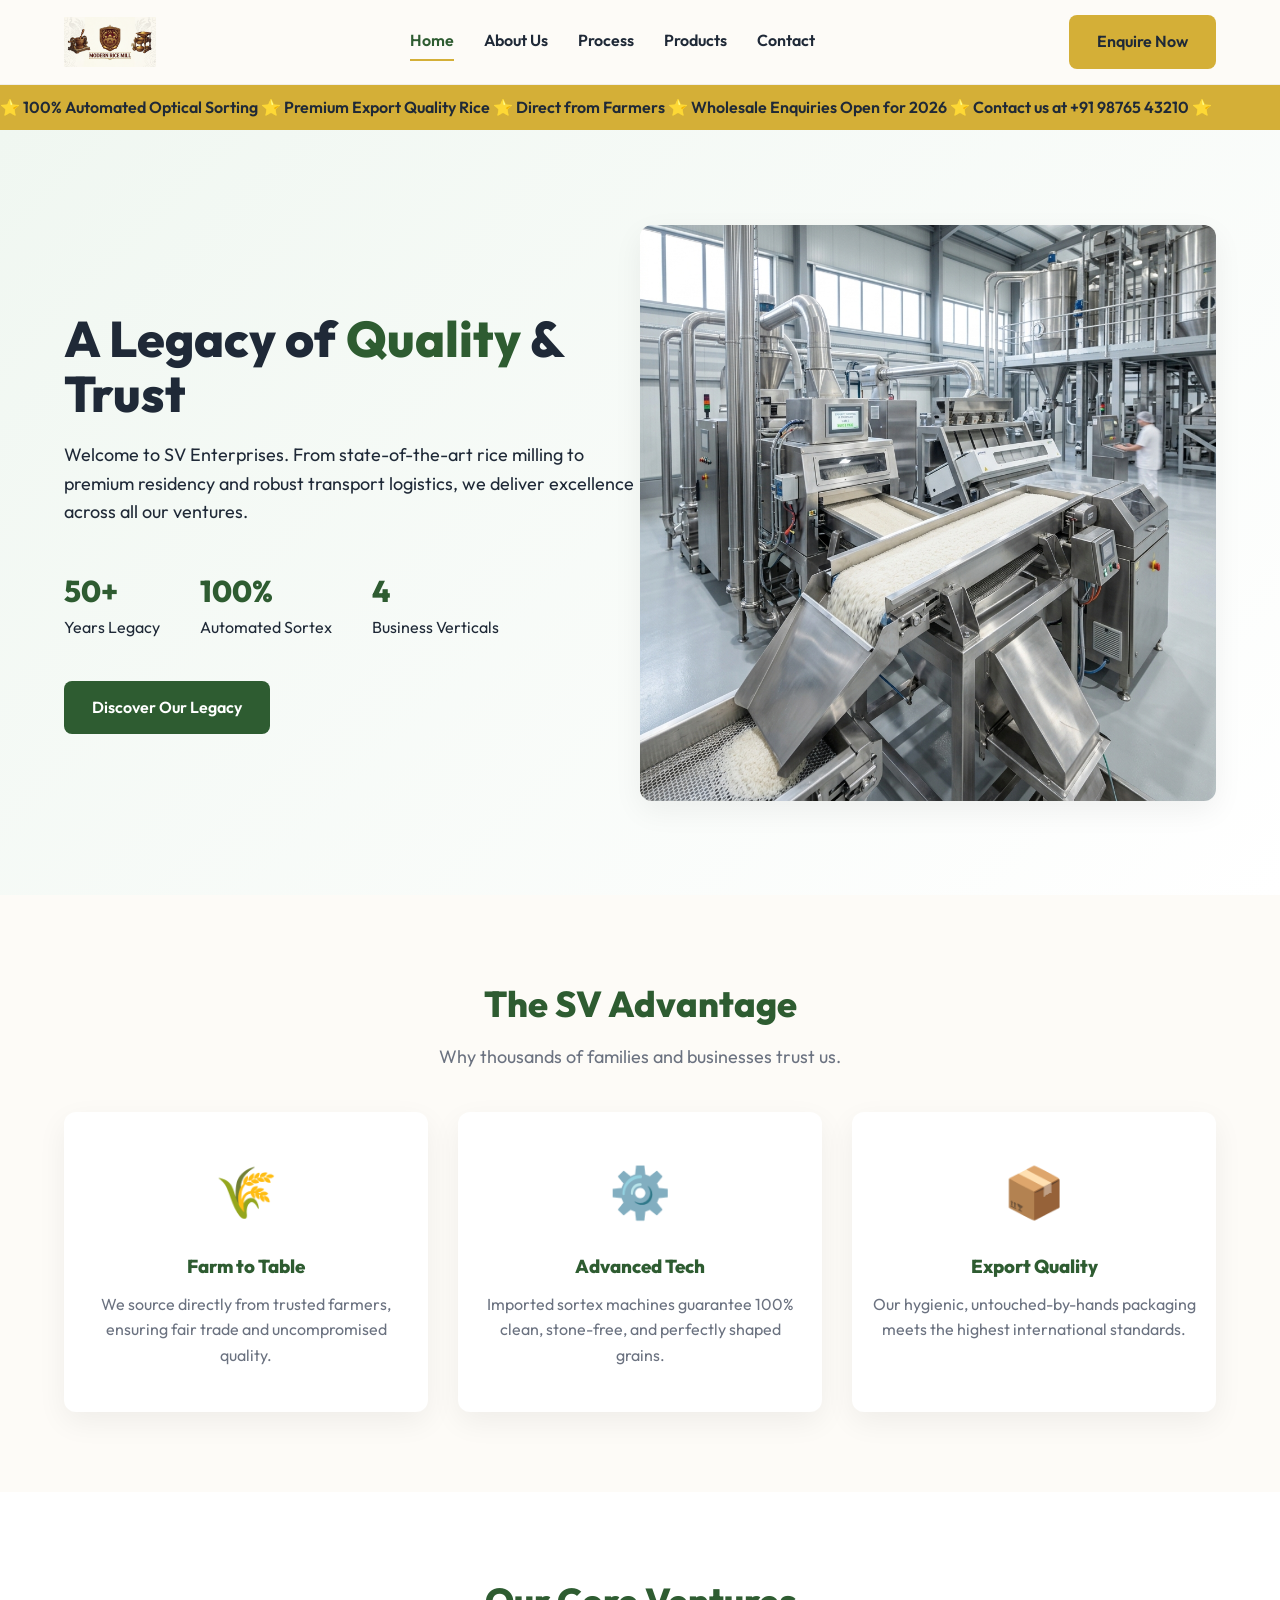
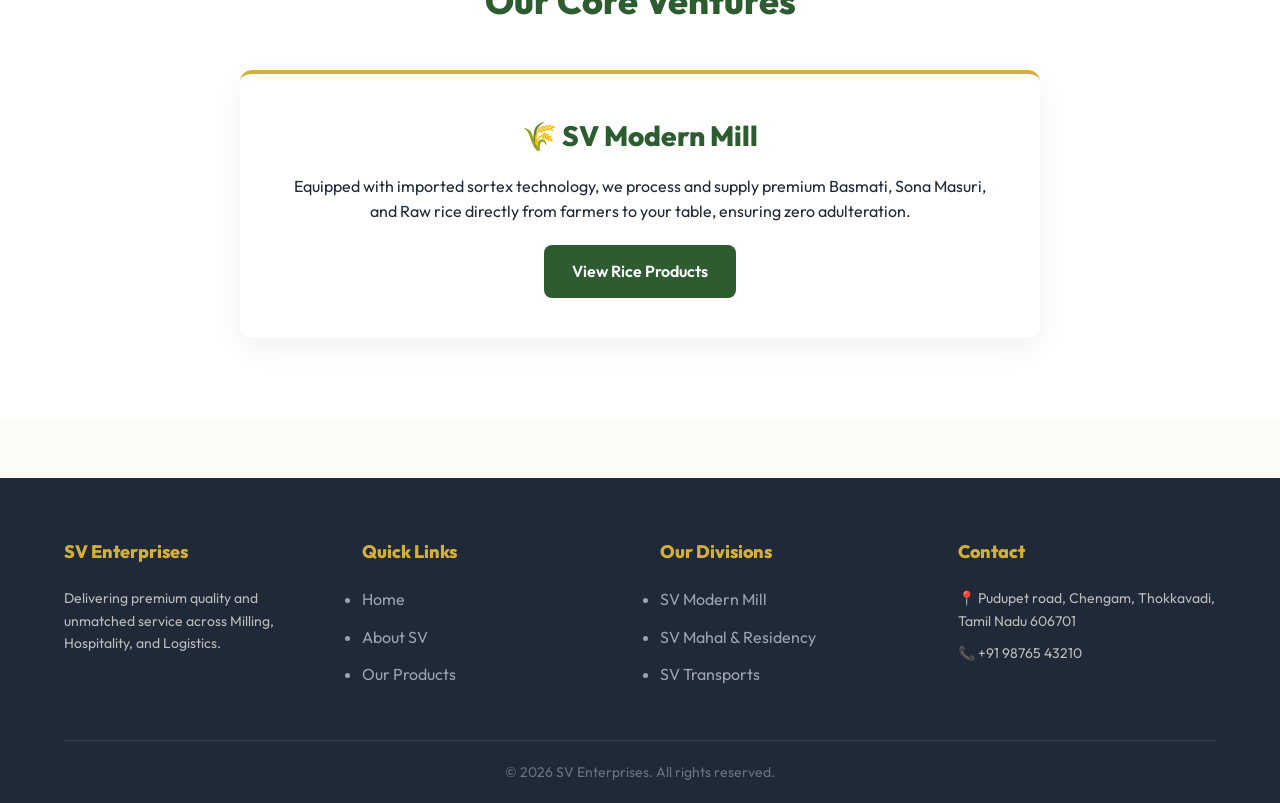
==== index.html @ 2480a5a7 "Add SV-Mill website source code and assets" ====
<!DOCTYPE html>
<html lang="en">
<head>
    <meta charset="UTF-8">
    <meta name="viewport" content="width=device-width, initial-scale=1.0">
    <title>SV Enterprises - Modern Mill</title>
    <link rel="stylesheet" href="style.css">
    <link href="https://fonts.googleapis.com/css2?family=Outfit:wght@300;400;600;800&display=swap" rel="stylesheet">
</head>
<body>
    <header class="navbar">
        <a href="index.html" class="logo">
            <img src="./images/logo.png" alt="SV Enterprises" class="logo-img">
        </a>
        <nav class="nav-links">
            <a href="index.html">Home</a>
            <a href="about.html">About Us</a>
            <a href="process.html">Process</a>
            <a href="products.html">Products</a>
            <a href="contact.html">Contact</a>
        </nav>
        <div class="nav-actions"><a href="contact.html" class="btn btn-secondary">Enquire Now</a></div>
    </header>

    <div class="marquee-container">
        <div class="marquee-content">
            ⭐ 100% Automated Optical Sorting ⭐ Premium Export Quality Rice ⭐ Direct from Farmers ⭐ Wholesale Enquiries Open for 2026 ⭐ Contact us at +91 98765 43210 ⭐
        </div>
    </div>

    <section class="hero">
        <div class="hero-content animate-on-scroll">
            <h1 style="font-size: 50px;">A Legacy of <span>Quality</span> & Trust</h1>
            <p style="font-size: 18px; margin-top: 15px;">Welcome to SV Enterprises. From state-of-the-art rice milling to premium residency and robust transport logistics, we deliver excellence across all our ventures.</p>
            <div class="hero-stats">
                <div><h3 style="font-size: 30px;"><span class="counter" data-target="50">0</span>+</h3><p>Years Legacy</p></div>
                <div><h3 style="font-size: 30px;"><span class="counter" data-target="100">0</span>%</h3><p>Automated Sortex</p></div>
                <div><h3 style="font-size: 30px;"><span class="counter" data-target="4">0</span></h3><p>Business Verticals</p></div>
            </div>
            <a href="about.html" class="btn btn-primary">Discover Our Legacy</a>
        </div>
        <div class="hero-image animate-on-scroll">
            <img src="./images/about-us.jpg" alt="SV Enterprises Facilities">
        </div>
    </section>

    <section class="features-section">
        <div class="section-header center animate-on-scroll">
            <div>
                <h2>The SV Advantage</h2>
                <p style="color: var(--text-muted); margin-top: 10px; font-size: 18px;">Why thousands of families and businesses trust us.</p>
            </div>
        </div>
        <div class="interactive-grid">
            <div class="feature-box animate-on-scroll">
                <div class="icon">🌾</div>
                <h3>Farm to Table</h3>
                <p style="margin-top: 10px; color: var(--text-muted);">We source directly from trusted farmers, ensuring fair trade and uncompromised quality.</p>
            </div>
            <div class="feature-box animate-on-scroll">
                <div class="icon">⚙️</div>
                <h3>Advanced Tech</h3>
                <p style="margin-top: 10px; color: var(--text-muted);">Imported sortex machines guarantee 100% clean, stone-free, and perfectly shaped grains.</p>
            </div>
            <div class="feature-box animate-on-scroll">
                <div class="icon">📦</div>
                <h3>Export Quality</h3>
                <p style="margin-top: 10px; color: var(--text-muted);">Our hygienic, untouched-by-hands packaging meets the highest international standards.</p>
            </div>
        </div>
    </section>

    <section style="background: var(--white);">
        <div class="section-header center animate-on-scroll">
            <h2>Our Core Ventures</h2>
        </div>
        <div style="display: grid; grid-template-columns: 1fr; max-width: 800px; margin: 0 auto;">
            <div class="card-featured animate-on-scroll" style="text-align: center;">
                <h3 style="font-size: 28px; margin-bottom: 15px;">🌾 SV Modern Mill</h3>
                <p>Equipped with imported sortex technology, we process and supply premium Basmati, Sona Masuri, and Raw rice directly from farmers to your table, ensuring zero adulteration.</p>
                <a href="products.html" class="btn btn-primary" style="margin-top: 20px;">View Rice Products</a>
            </div>
        </div>
    </section>

    <footer>
        <div class="footer-container">
            <div>
                <h3>SV Enterprises</h3>
                <p style="color: #bbb; font-size: 14px;">Delivering premium quality and unmatched service across Milling, Hospitality, and Logistics.</p>
            </div>
            <div class="footer-links">
                <h3>Quick Links</h3>
                <ul>
                    <li><a href="index.html">Home</a></li>
                    <li><a href="about.html">About SV</a></li>
                    <li><a href="products.html">Our Products</a></li>
                </ul>
            </div>
            <div class="footer-links">
                <h3>Our Divisions</h3>
                <ul>
                    <li>SV Modern Mill</li>
                    <li>SV Mahal & Residency</li>
                    <li>SV Transports</li>
                </ul>
            </div>
            <div>
                <h3>Contact</h3>
                <p style="color: #bbb; font-size: 14px; margin-bottom: 10px;">📍 Pudupet road, Chengam, Thokkavadi, Tamil Nadu 606701</p>
                <p style="color: #bbb; font-size: 14px;">📞 +91 98765 43210</p>
            </div>
        </div>
        <div class="footer-bottom">
            <p>&copy; 2026 SV Enterprises. All rights reserved.</p>
        </div>
    </footer>
    <script src="main.js"></script>
</body>
</html>
---- style.css ----
:root {
    --primary-color: #2E5C31; /* Earthy Green */
    --primary-hover: #1A3C1C;
    --secondary-color: #D4AF37; /* Gold */
    --bg-color: #FDFBF7; /* Warm White */
    --text-dark: #1F2937;
    --text-muted: #6B7280;
    --white: #FFFFFF;
    --border-color: #E5E7EB;
    --shadow: 0 10px 30px rgba(0,0,0,0.06);
    --border-radius: 12px;
    --transition: all 0.3s ease;
}

* { margin: 0; padding: 0; box-sizing: border-box; }
body { font-family: 'Outfit', sans-serif; background-color: var(--bg-color); color: var(--text-dark); line-height: 1.6; overflow-x: hidden; }
h1, h2, h3 { font-weight: 800; color: var(--primary-color); }
a { text-decoration: none; color: inherit; transition: var(--transition); }

/* Buttons */
.btn {
    padding: 14px 28px;
    border-radius: 8px;
    font-weight: 600;
    cursor: pointer;
    border: none;
    transition: var(--transition);
    display: inline-flex;
    align-items: center;
    justify-content: center;
    gap: 8px;
    position: relative;
    overflow: hidden;
}
.btn::after {
    content: ''; position: absolute; top: 50%; left: 50%; width: 0; height: 0;
    background: rgba(255, 255, 255, 0.2); border-radius: 50%; transform: translate(-50%, -50%);
    transition: width 0.6s ease, height 0.6s ease;
}
.btn:hover::after { width: 300px; height: 300px; }
.btn-primary { background: var(--primary-color); color: var(--white); }
.btn-primary:hover { background: var(--primary-hover); transform: translateY(-2px); }
.btn-secondary { background: var(--secondary-color); color: var(--text-dark); }
.btn-whatsapp { background: #25D366; color: white; width: 100%; }
.btn-whatsapp:hover { background: #128C7E; }

/* Navbar - Glassmorphism */
.navbar {
    display: flex; justify-content: space-between; align-items: center;
    padding: 15px 5%; position: sticky; top: 0; z-index: 100;
    background: rgba(253, 251, 247, 0.85);
    backdrop-filter: blur(10px); -webkit-backdrop-filter: blur(10px);
    border-bottom: 1px solid rgba(0,0,0,0.05);
}
.logo { display: flex; align-items: center; font-size: 24px; font-weight: 800; color: var(--primary-color); }
.logo-img { height: 50px; width: auto; object-fit: contain; }
.nav-links { display: flex; gap: 30px; }
.nav-links a { font-weight: 600; color: var(--text-dark); padding: 5px 0; }
.nav-links a:hover, .nav-links a.active { color: var(--primary-color); border-bottom: 2px solid var(--secondary-color); }

/* Common Layouts */
section { padding: 80px 5%; }
.section-header { display: flex; justify-content: space-between; align-items: center; margin-bottom: 40px; }
.section-header.center { justify-content: center; text-align: center; }
.section-header h2 { font-size: 36px; }

/* Hero */
.hero { display: flex; align-items: center; min-height: 85vh; background: linear-gradient(135deg, #f0f7f1 0%, #ffffff 100%); position: relative; }
.hero-content { flex: 1; max-width: 600px; z-index: 2; }
.hero h1 { font-size: 64px; line-height: 1.1; margin: 20px 0; color: var(--text-dark); }
.hero h1 span { color: var(--primary-color); }
.hero-stats { display: flex; gap: 40px; margin: 40px 0; }
.hero-image { flex: 1; position: relative; display: flex; justify-content: center; z-index: 1; }
.hero-image img { max-width: 100%; border-radius: var(--border-radius); box-shadow: var(--shadow); }

/* Subpage Hero */
.page-hero {
    min-height: 35vh;
    display: flex;
    flex-direction: column;
    justify-content: center;
    align-items: center;
    text-align: center;
    background: var(--primary-color);
    color: var(--white);
    padding: 60px 5%;
}
.page-hero h1 { font-size: 48px; color: var(--white); margin-bottom: 10px; }
.page-hero h1 span { color: var(--secondary-color); }
.page-hero p { font-size: 18px; max-width: 700px; margin: 0 auto; color: #e5e7eb; line-height: 1.6; }

/* Product Grid & Filters */
.filters { display: flex; gap: 15px; margin-bottom: 30px; justify-content: center; flex-wrap: wrap; }
.filter-btn { padding: 8px 20px; border-radius: 20px; border: 1px solid var(--border-color); background: var(--white); cursor: pointer; transition: var(--transition); font-weight: 600; }
.filter-btn:hover, .filter-btn.active { background: var(--primary-color); color: var(--white); border-color: var(--primary-color); }

.product-grid { display: grid; grid-template-columns: repeat(auto-fill, minmax(280px, 1fr)); gap: 30px; }
.product-card { background: var(--white); border-radius: var(--border-radius); padding: 20px; box-shadow: var(--shadow); border: 1px solid var(--border-color); transition: var(--transition); }
.product-card:hover { transform: translateY(-8px); box-shadow: 0 20px 40px rgba(0,0,0,0.08); border-color: var(--secondary-color); }
.product-img { width: 100%; height: 250px; object-fit: cover; border-radius: 8px; margin-bottom: 20px; background: #f4f4f4; }
.product-category { font-size: 12px; color: var(--secondary-color); text-transform: uppercase; font-weight: 800; letter-spacing: 1px; }
.product-title { font-size: 18px; margin: 8px 0; color: var(--text-dark); }
.product-price { font-size: 22px; font-weight: 800; color: var(--primary-color); margin-bottom: 20px; }

/* Marquee */
.marquee-container {
    background: var(--secondary-color);
    color: var(--text-dark);
    padding: 10px 0;
    overflow: hidden;
    white-space: nowrap;
    font-weight: 600;
}
.marquee-content {
    display: inline-block;
    animation: marquee 20s linear infinite;
}
@keyframes marquee {
    0% { transform: translateX(100vw); }
    100% { transform: translateX(-100%); }
}

/* Interactive Grid */
.interactive-grid {
    display: grid;
    grid-template-columns: repeat(auto-fit, minmax(250px, 1fr));
    gap: 30px;
}
.feature-box {
    background: var(--white);
    padding: 40px 20px;
    border-radius: var(--border-radius);
    text-align: center;
    box-shadow: var(--shadow);
    border-bottom: 4px solid transparent;
    transition: all 0.4s ease;
    cursor: default;
}
.feature-box:hover {
    transform: translateY(-10px);
    border-bottom: 4px solid var(--primary-color);
    box-shadow: 0 20px 40px rgba(0,0,0,0.1);
}
.feature-box .icon {
    font-size: 50px;
    margin-bottom: 20px;
    transition: transform 0.4s ease;
}
.feature-box:hover .icon {
    transform: scale(1.2) rotate(5deg);
}

/* Magazine/Grid Layouts */
.grid-2 { display: grid; grid-template-columns: 1fr 1fr; gap: 60px; align-items: center; }
.card-featured { background: var(--white); padding: 40px; border-radius: var(--border-radius); box-shadow: var(--shadow); border-top: 4px solid var(--secondary-color); }

/* Process Timeline */
.timeline { position: relative; max-width: 800px; margin: 0 auto; }
.timeline::after { content: ''; position: absolute; width: 4px; background: var(--border-color); top: 0; bottom: 0; left: 50%; margin-left: -2px; }
.timeline-item { padding: 10px 40px; position: relative; width: 50%; }
.timeline-item::after { content: ''; position: absolute; width: 20px; height: 20px; background: var(--secondary-color); border: 4px solid var(--white); border-radius: 50%; top: 15px; right: -14px; z-index: 1; }
.left { left: 0; text-align: right; }
.right { left: 50%; }
.right::after { left: -14px; }
.timeline-content { padding: 20px; background: var(--white); border-radius: var(--border-radius); box-shadow: var(--shadow); border-left: 4px solid var(--primary-color); }

/* Forms & Contact */
.contact-container { display: grid; grid-template-columns: 1fr 1.5fr; gap: 60px; }
.form-control { width: 100%; padding: 15px; margin-bottom: 20px; border: 1px solid var(--border-color); border-radius: 8px; font-family: inherit; font-size: 16px; background: var(--bg-color); }
.form-control:focus { outline: none; border-color: var(--primary-color); background: var(--white); }

/* Footer */
footer { background: #1F2937; color: white; padding: 60px 5% 20px; margin-top: 60px; }
.footer-container { display: grid; grid-template-columns: repeat(auto-fit, minmax(220px, 1fr)); gap: 40px; margin-bottom: 40px; }
.footer-container h3 { color: var(--secondary-color); font-size: 18px; margin-bottom: 20px; }
.footer-links li { margin-bottom: 12px; color: #9CA3AF; }
.footer-links a:hover { color: var(--secondary-color); padding-left: 5px; }
.footer-bottom { text-align: center; border-top: 1px solid #374151; padding-top: 20px; color: #6B7280; font-size: 14px; }

/* Utilities */
.animate-on-scroll { opacity: 0; transform: translateY(30px); transition: opacity 0.8s ease-out, transform 0.8s ease-out; }
.animate-on-scroll.visible { opacity: 1; transform: translateY(0); }

@media (max-width: 768px) {
    .grid-2, .contact-container, .hero { grid-template-columns: 1fr; flex-direction: column; }
    .timeline::after { left: 31px; }
    .timeline-item { width: 100%; padding-left: 70px; padding-right: 25px; text-align: left; }
    .left::after, .right::after { left: 21px; }
    .right { left: 0; }
}
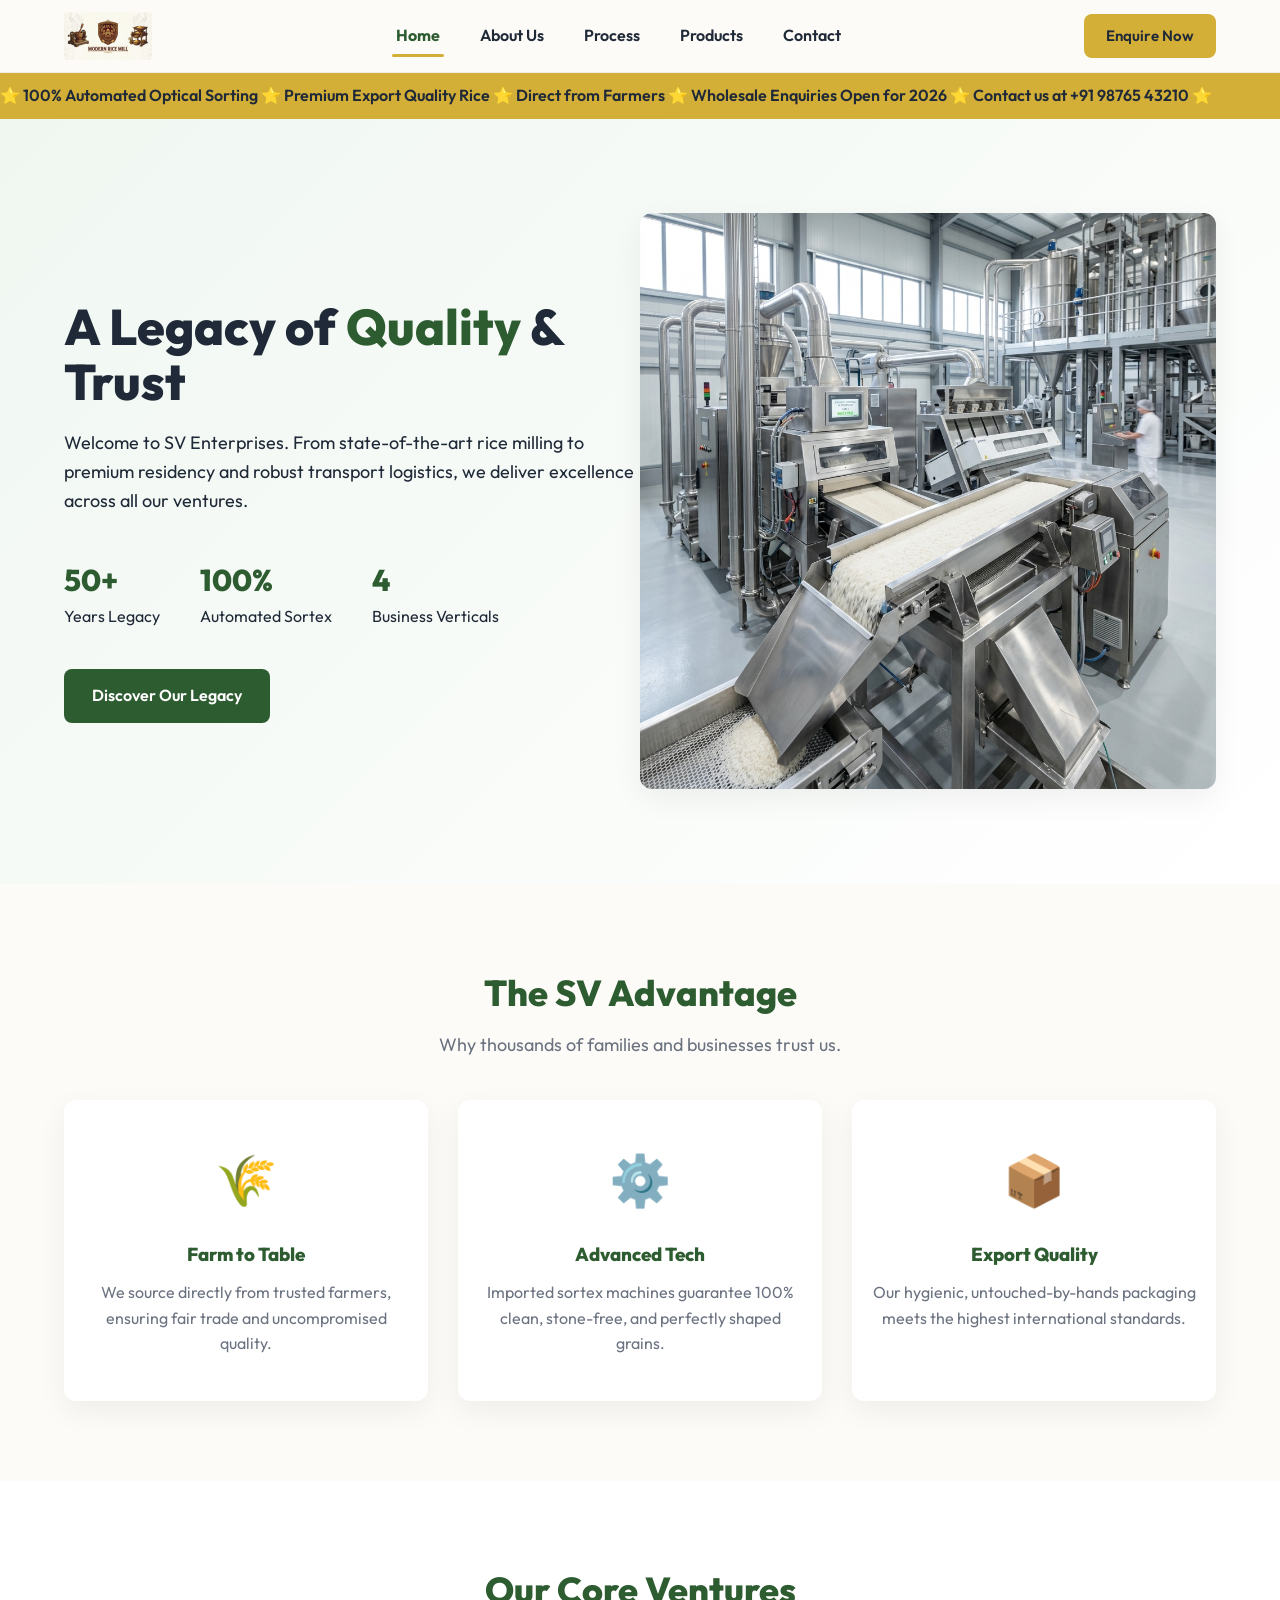
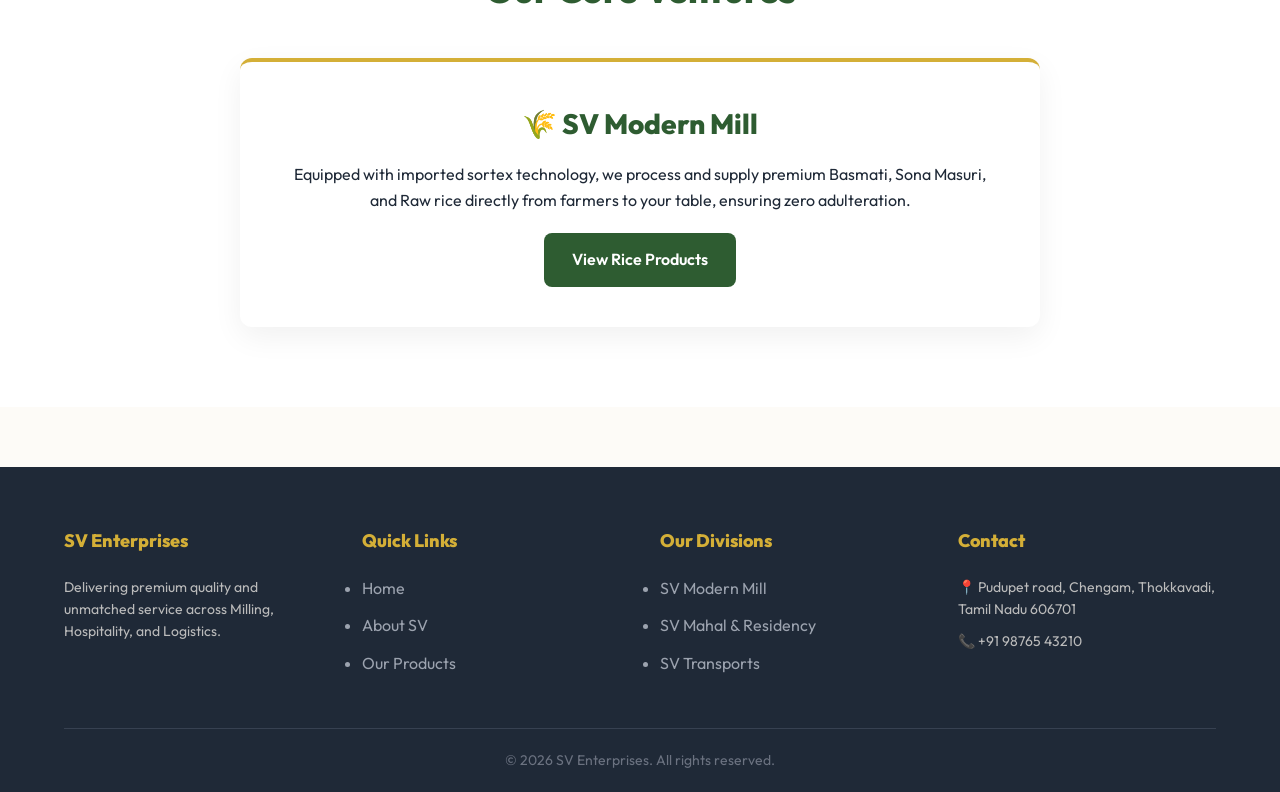
==== commit 8c11ed01: "Make navigation bar fully responsive from mobile to desktop" ====
--- a/index.html
+++ b/index.html
@@ -8,18 +8,48 @@
     <link href="https://fonts.googleapis.com/css2?family=Outfit:wght@300;400;600;800&display=swap" rel="stylesheet">
 </head>
 <body>
-    <header class="navbar">
-        <a href="index.html" class="logo">
-            <img src="./images/logo.png" alt="SV Enterprises" class="logo-img">
-        </a>
-        <nav class="nav-links">
-            <a href="index.html">Home</a>
-            <a href="about.html">About Us</a>
-            <a href="process.html">Process</a>
-            <a href="products.html">Products</a>
-            <a href="contact.html">Contact</a>
-        </nav>
-        <div class="nav-actions"><a href="contact.html" class="btn btn-secondary">Enquire Now</a></div>
+    <header class="navbar" id="site-navbar">
+        <div class="nav-container">
+            <a href="index.html" class="logo" aria-label="SV Enterprises Home">
+                <img src="./images/logo.png" alt="SV Enterprises" class="logo-img">
+            </a>
+
+            <div class="nav-menu-wrapper" id="nav-menu-wrapper">
+                <div class="nav-menu-header">
+                    <div class="nav-drawer-brand">
+                        <img src="./images/logo.png" alt="SV Enterprises" class="drawer-logo-img">
+                        <span class="drawer-brand-title">SV Enterprises</span>
+                    </div>
+                    <button class="menu-close-btn" id="menu-close-btn" aria-label="Close navigation menu">&times;</button>
+                </div>
+                <nav class="nav-links" id="primary-navigation" aria-label="Primary Navigation">
+                    <a href="index.html">Home</a>
+                    <a href="about.html">About Us</a>
+                    <a href="process.html">Process</a>
+                    <a href="products.html">Products</a>
+                    <a href="contact.html">Contact</a>
+                </nav>
+                <div class="nav-mobile-footer">
+                    <div class="nav-mobile-contact">
+                        <a href="tel:+919876543210" class="mobile-contact-link">
+                            <span>📞</span> +91 98765 43210
+                        </a>
+                        <p class="mobile-contact-loc">📍 Thokkavadi, Tamil Nadu</p>
+                    </div>
+                    <a href="contact.html" class="btn btn-secondary mobile-cta-btn">Enquire Now</a>
+                </div>
+            </div>
+
+            <div class="nav-actions">
+                <a href="contact.html" class="btn btn-secondary nav-btn-desktop">Enquire Now</a>
+                <button class="menu-toggle" id="menu-toggle" aria-label="Toggle navigation menu" aria-expanded="false" aria-controls="nav-menu-wrapper">
+                    <span class="hamburger-line"></span>
+                    <span class="hamburger-line"></span>
+                    <span class="hamburger-line"></span>
+                </button>
+            </div>
+        </div>
+        <div class="nav-backdrop" id="nav-backdrop" aria-hidden="true"></div>
     </header>
 
     <div class="marquee-container">
--- a/style.css
+++ b/style.css
@@ -44,19 +44,395 @@
 .btn-whatsapp { background: #25D366; color: white; width: 100%; }
 .btn-whatsapp:hover { background: #128C7E; }
 
-/* Navbar - Glassmorphism */
+/* Navbar & Navigation (Responsive Mobile to Desktop) */
 .navbar {
-    display: flex; justify-content: space-between; align-items: center;
-    padding: 15px 5%; position: sticky; top: 0; z-index: 100;
-    background: rgba(253, 251, 247, 0.85);
-    backdrop-filter: blur(10px); -webkit-backdrop-filter: blur(10px);
-    border-bottom: 1px solid rgba(0,0,0,0.05);
-}
-.logo { display: flex; align-items: center; font-size: 24px; font-weight: 800; color: var(--primary-color); }
-.logo-img { height: 50px; width: auto; object-fit: contain; }
-.nav-links { display: flex; gap: 30px; }
-.nav-links a { font-weight: 600; color: var(--text-dark); padding: 5px 0; }
-.nav-links a:hover, .nav-links a.active { color: var(--primary-color); border-bottom: 2px solid var(--secondary-color); }
+    position: sticky;
+    top: 0;
+    left: 0;
+    right: 0;
+    z-index: 1000;
+    background: rgba(253, 251, 247, 0.92);
+    backdrop-filter: blur(14px);
+    -webkit-backdrop-filter: blur(14px);
+    border-bottom: 1px solid rgba(0, 0, 0, 0.06);
+    transition: background 0.3s ease, box-shadow 0.3s ease, padding 0.3s ease;
+}
+
+.navbar.scrolled {
+    background: rgba(253, 251, 247, 0.98);
+    box-shadow: 0 4px 24px rgba(0, 0, 0, 0.08);
+}
+
+.nav-container {
+    max-width: 1280px;
+    margin: 0 auto;
+    padding: 12px 5%;
+    display: flex;
+    justify-content: space-between;
+    align-items: center;
+    gap: 20px;
+}
+
+/* Brand Logo */
+.logo {
+    display: inline-flex;
+    align-items: center;
+    text-decoration: none;
+    flex-shrink: 0;
+}
+
+.logo-img {
+    height: 48px;
+    width: auto;
+    object-fit: contain;
+    transition: transform 0.25s ease;
+}
+
+.logo:hover .logo-img {
+    transform: scale(1.03);
+}
+
+/* Desktop Navigation Menu */
+.nav-menu-wrapper {
+    display: flex;
+    align-items: center;
+}
+
+.nav-links {
+    display: flex;
+    align-items: center;
+    gap: clamp(16px, 2.5vw, 32px);
+    list-style: none;
+    margin: 0;
+    padding: 0;
+}
+
+.nav-links a {
+    position: relative;
+    font-weight: 600;
+    font-size: 16px;
+    color: var(--text-dark);
+    padding: 8px 4px;
+    text-decoration: none;
+    transition: color 0.25s ease;
+}
+
+.nav-links a::after {
+    content: '';
+    position: absolute;
+    bottom: 0;
+    left: 0;
+    width: 100%;
+    height: 2.5px;
+    background: var(--secondary-color);
+    border-radius: 2px;
+    transform: scaleX(0);
+    transform-origin: right;
+    transition: transform 0.28s cubic-bezier(0.65, 0, 0.35, 1);
+}
+
+.nav-links a:hover {
+    color: var(--primary-color);
+}
+
+.nav-links a:hover::after,
+.nav-links a.active::after {
+    transform: scaleX(1);
+    transform-origin: left;
+}
+
+.nav-links a.active {
+    color: var(--primary-color);
+    font-weight: 700;
+}
+
+/* Nav Actions & Buttons */
+.nav-actions {
+    display: flex;
+    align-items: center;
+    gap: 12px;
+}
+
+.nav-btn-desktop {
+    padding: 10px 22px;
+    font-size: 15px;
+}
+
+/* Mobile Drawer specific elements (hidden by default on desktop) */
+.menu-toggle {
+    display: none;
+    flex-direction: column;
+    justify-content: center;
+    align-items: center;
+    gap: 5px;
+    width: 44px;
+    height: 44px;
+    padding: 0;
+    border: 1px solid var(--border-color);
+    border-radius: 8px;
+    background: var(--white);
+    cursor: pointer;
+    transition: background 0.2s ease, border-color 0.2s ease;
+}
+
+.menu-toggle:hover {
+    border-color: var(--primary-color);
+    background: rgba(46, 92, 49, 0.04);
+}
+
+.menu-toggle:focus-visible {
+    outline: 2px solid var(--primary-color);
+    outline-offset: 2px;
+}
+
+.hamburger-line {
+    width: 22px;
+    height: 2px;
+    background-color: var(--text-dark);
+    border-radius: 2px;
+    transition: transform 0.3s cubic-bezier(0.65, 0, 0.35, 1), opacity 0.25s ease, background-color 0.3s ease;
+}
+
+.menu-toggle.is-active .hamburger-line:nth-child(1) {
+    transform: translateY(7px) rotate(45deg);
+    background-color: var(--primary-color);
+}
+
+.menu-toggle.is-active .hamburger-line:nth-child(2) {
+    opacity: 0;
+    transform: translateX(-8px);
+}
+
+.menu-toggle.is-active .hamburger-line:nth-child(3) {
+    transform: translateY(-7px) rotate(-45deg);
+    background-color: var(--primary-color);
+}
+
+.nav-menu-header {
+    display: none;
+}
+
+.nav-mobile-footer {
+    display: none;
+}
+
+.nav-backdrop {
+    display: none;
+}
+
+/* Responsive Drawer Styles for Tablet & Mobile (max-width: 991px) */
+@media (max-width: 991px) {
+    .menu-toggle {
+        display: flex;
+    }
+
+    .nav-btn-desktop {
+        padding: 8px 16px;
+        font-size: 14px;
+    }
+
+    /* Backdrop */
+    .nav-backdrop {
+        display: block;
+        position: fixed;
+        inset: 0;
+        background: rgba(15, 23, 42, 0.5);
+        backdrop-filter: blur(4px);
+        -webkit-backdrop-filter: blur(4px);
+        z-index: 1040;
+        opacity: 0;
+        visibility: hidden;
+        transition: opacity 0.3s ease, visibility 0.3s ease;
+    }
+
+    .nav-backdrop.is-active {
+        opacity: 1;
+        visibility: visible;
+    }
+
+    /* Slide-over Drawer Menu */
+    .nav-menu-wrapper {
+        position: fixed;
+        top: 0;
+        right: -100%;
+        width: min(85vw, 360px);
+        height: 100dvh;
+        height: 100vh;
+        background: #FFFFFF;
+        z-index: 1050;
+        display: flex;
+        flex-direction: column;
+        box-shadow: -10px 0 35px rgba(0, 0, 0, 0.15);
+        transition: right 0.35s cubic-bezier(0.4, 0, 0.2, 1);
+        overflow-y: auto;
+        -webkit-overflow-scrolling: touch;
+    }
+
+    .nav-menu-wrapper.is-open {
+        right: 0;
+    }
+
+    /* Drawer Header */
+    .nav-menu-header {
+        display: flex;
+        align-items: center;
+        justify-content: space-between;
+        padding: 18px 20px;
+        border-bottom: 1px solid var(--border-color);
+        background: #FAF9F6;
+    }
+
+    .nav-drawer-brand {
+        display: flex;
+        align-items: center;
+        gap: 10px;
+    }
+
+    .drawer-logo-img {
+        height: 36px;
+        width: auto;
+        object-fit: contain;
+    }
+
+    .drawer-brand-title {
+        font-size: 16px;
+        font-weight: 800;
+        color: var(--primary-color);
+        letter-spacing: -0.3px;
+    }
+
+    .menu-close-btn {
+        width: 38px;
+        height: 38px;
+        display: flex;
+        align-items: center;
+        justify-content: center;
+        border: 1px solid var(--border-color);
+        border-radius: 8px;
+        background: var(--white);
+        font-size: 26px;
+        line-height: 1;
+        color: var(--text-dark);
+        cursor: pointer;
+        transition: background 0.2s ease, color 0.2s ease;
+    }
+
+    .menu-close-btn:hover {
+        background: rgba(220, 38, 38, 0.08);
+        color: #DC2626;
+        border-color: rgba(220, 38, 38, 0.2);
+    }
+
+    /* Drawer Navigation Links */
+    .nav-links {
+        display: flex;
+        flex-direction: column;
+        align-items: stretch;
+        gap: 6px;
+        padding: 20px 16px;
+        width: 100%;
+    }
+
+    .nav-links a {
+        display: flex;
+        align-items: center;
+        justify-content: space-between;
+        padding: 13px 18px;
+        border-radius: 10px;
+        font-size: 16px;
+        font-weight: 600;
+        color: var(--text-dark);
+        background: transparent;
+        transition: background 0.2s ease, color 0.2s ease, transform 0.2s ease;
+    }
+
+    .nav-links a::after {
+        display: none;
+    }
+
+    .nav-links a:hover {
+        background: rgba(46, 92, 49, 0.07);
+        color: var(--primary-color);
+        transform: translateX(4px);
+    }
+
+    .nav-links a.active {
+        background: rgba(46, 92, 49, 0.1);
+        color: var(--primary-color);
+        font-weight: 700;
+        border-left: 4px solid var(--secondary-color);
+    }
+
+    /* Drawer Mobile Footer */
+    .nav-mobile-footer {
+        display: flex;
+        flex-direction: column;
+        gap: 14px;
+        margin-top: auto;
+        padding: 20px 18px;
+        border-top: 1px solid var(--border-color);
+        background: #FAF9F6;
+    }
+
+    .nav-mobile-contact {
+        display: flex;
+        flex-direction: column;
+        gap: 6px;
+    }
+
+    .mobile-contact-link {
+        display: inline-flex;
+        align-items: center;
+        gap: 8px;
+        font-weight: 600;
+        color: var(--primary-color);
+        font-size: 15px;
+        text-decoration: none;
+    }
+
+    .mobile-contact-link:hover {
+        color: var(--primary-hover);
+        text-decoration: underline;
+    }
+
+    .mobile-contact-loc {
+        font-size: 13px;
+        color: var(--text-muted);
+    }
+
+    .mobile-cta-btn {
+        width: 100%;
+        padding: 13px;
+        font-size: 15px;
+        font-weight: 700;
+        text-align: center;
+    }
+}
+
+/* Extra Small Phones: max-width 576px */
+@media (max-width: 576px) {
+    .nav-container {
+        padding: 10px 4%;
+    }
+
+    .logo-img {
+        height: 40px;
+    }
+
+    .nav-btn-desktop {
+        display: none;
+    }
+
+    .menu-toggle {
+        width: 40px;
+        height: 40px;
+    }
+}
+
+body.nav-open {
+    overflow: hidden;
+    touch-action: none;
+}
 
 /* Common Layouts */
 section { padding: 80px 5%; }
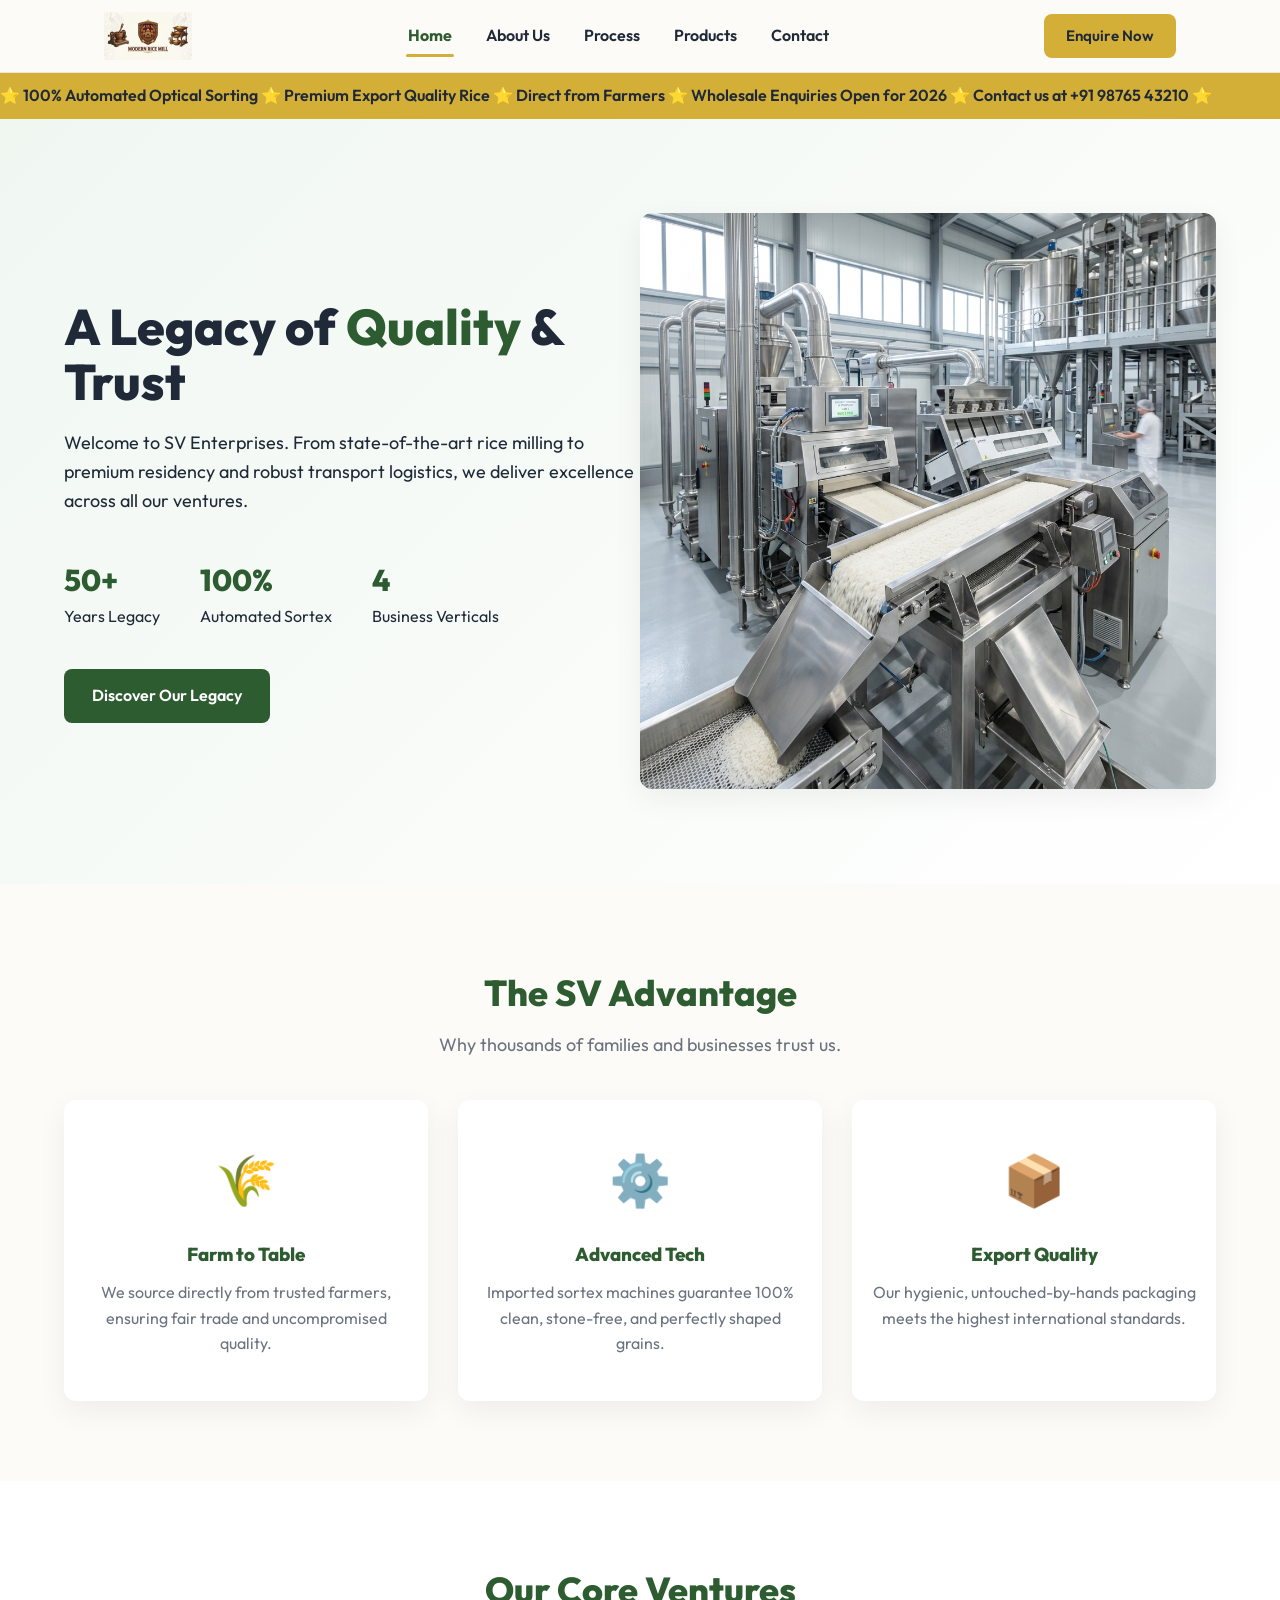
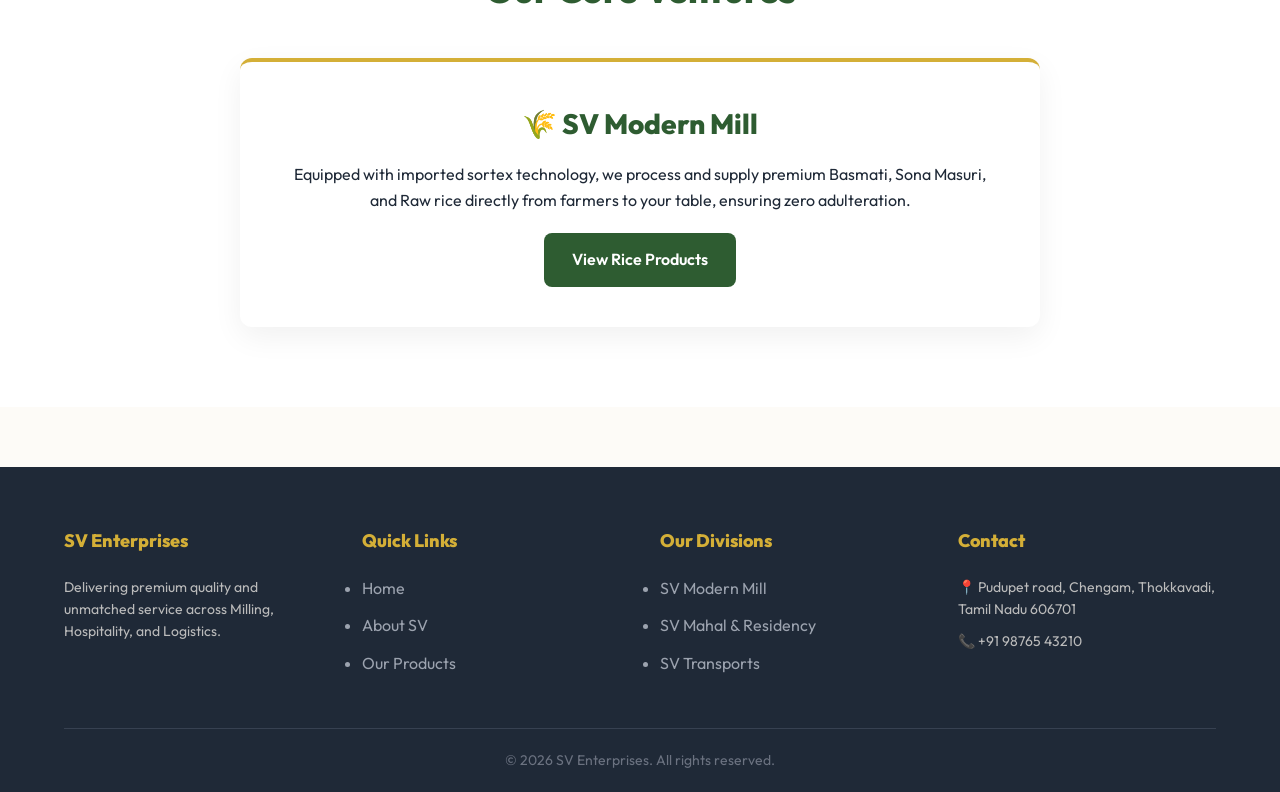
==== commit 6136ae4a: "Fix navbar layout: remove blocking drawer overlays and redundant logo, streamline responsive navigat" ====
--- a/index.html
+++ b/index.html
@@ -4,52 +4,34 @@
     <meta charset="UTF-8">
     <meta name="viewport" content="width=device-width, initial-scale=1.0">
     <title>SV Enterprises - Modern Mill</title>
-    <link rel="stylesheet" href="style.css">
+    <link rel="stylesheet" href="style.css?v=2">
     <link href="https://fonts.googleapis.com/css2?family=Outfit:wght@300;400;600;800&display=swap" rel="stylesheet">
 </head>
 <body>
     <header class="navbar" id="site-navbar">
         <div class="nav-container">
             <a href="index.html" class="logo" aria-label="SV Enterprises Home">
-                <img src="./images/logo.png" alt="SV Enterprises" class="logo-img">
+                <img src="./images/logo.png" alt="SV Enterprises" class="logo-img" width="140" height="48">
             </a>
 
-            <div class="nav-menu-wrapper" id="nav-menu-wrapper">
-                <div class="nav-menu-header">
-                    <div class="nav-drawer-brand">
-                        <img src="./images/logo.png" alt="SV Enterprises" class="drawer-logo-img">
-                        <span class="drawer-brand-title">SV Enterprises</span>
-                    </div>
-                    <button class="menu-close-btn" id="menu-close-btn" aria-label="Close navigation menu">&times;</button>
-                </div>
-                <nav class="nav-links" id="primary-navigation" aria-label="Primary Navigation">
-                    <a href="index.html">Home</a>
-                    <a href="about.html">About Us</a>
-                    <a href="process.html">Process</a>
-                    <a href="products.html">Products</a>
-                    <a href="contact.html">Contact</a>
-                </nav>
-                <div class="nav-mobile-footer">
-                    <div class="nav-mobile-contact">
-                        <a href="tel:+919876543210" class="mobile-contact-link">
-                            <span>📞</span> +91 98765 43210
-                        </a>
-                        <p class="mobile-contact-loc">📍 Thokkavadi, Tamil Nadu</p>
-                    </div>
-                    <a href="contact.html" class="btn btn-secondary mobile-cta-btn">Enquire Now</a>
-                </div>
-            </div>
+            <nav class="nav-links" id="nav-links">
+                <a href="index.html">Home</a>
+                <a href="about.html">About Us</a>
+                <a href="process.html">Process</a>
+                <a href="products.html">Products</a>
+                <a href="contact.html">Contact</a>
+                <a href="contact.html" class="btn btn-secondary nav-cta-mobile">Enquire Now</a>
+            </nav>
 
             <div class="nav-actions">
-                <a href="contact.html" class="btn btn-secondary nav-btn-desktop">Enquire Now</a>
-                <button class="menu-toggle" id="menu-toggle" aria-label="Toggle navigation menu" aria-expanded="false" aria-controls="nav-menu-wrapper">
-                    <span class="hamburger-line"></span>
-                    <span class="hamburger-line"></span>
-                    <span class="hamburger-line"></span>
+                <a href="contact.html" class="btn btn-secondary nav-cta-desktop">Enquire Now</a>
+                <button class="menu-toggle" id="menu-toggle" aria-label="Toggle navigation menu" aria-expanded="false" aria-controls="nav-links">
+                    <span class="bar"></span>
+                    <span class="bar"></span>
+                    <span class="bar"></span>
                 </button>
             </div>
         </div>
-        <div class="nav-backdrop" id="nav-backdrop" aria-hidden="true"></div>
     </header>
 
     <div class="marquee-container">
@@ -145,6 +127,6 @@
             <p>&copy; 2026 SV Enterprises. All rights reserved.</p>
         </div>
     </footer>
-    <script src="main.js"></script>
+    <script src="main.js?v=2"></script>
 </body>
 </html>
--- a/style.css
+++ b/style.css
@@ -44,36 +44,38 @@
 .btn-whatsapp { background: #25D366; color: white; width: 100%; }
 .btn-whatsapp:hover { background: #128C7E; }
 
-/* Navbar & Navigation (Responsive Mobile to Desktop) */
+/* ==========================================================================
+   Navbar & Navigation (Clean, Responsive, Non-Blocking)
+   ========================================================================== */
 .navbar {
     position: sticky;
     top: 0;
     left: 0;
-    right: 0;
+    width: 100%;
     z-index: 1000;
-    background: rgba(253, 251, 247, 0.92);
-    backdrop-filter: blur(14px);
-    -webkit-backdrop-filter: blur(14px);
-    border-bottom: 1px solid rgba(0, 0, 0, 0.06);
-    transition: background 0.3s ease, box-shadow 0.3s ease, padding 0.3s ease;
+    background: rgba(253, 251, 247, 0.96);
+    backdrop-filter: blur(10px);
+    -webkit-backdrop-filter: blur(10px);
+    border-bottom: 1px solid rgba(0, 0, 0, 0.08);
+    transition: background 0.3s ease, box-shadow 0.3s ease;
 }
 
 .navbar.scrolled {
     background: rgba(253, 251, 247, 0.98);
-    box-shadow: 0 4px 24px rgba(0, 0, 0, 0.08);
+    box-shadow: 0 4px 20px rgba(0, 0, 0, 0.08);
 }
 
 .nav-container {
-    max-width: 1280px;
+    max-width: 1200px;
     margin: 0 auto;
     padding: 12px 5%;
     display: flex;
     justify-content: space-between;
     align-items: center;
-    gap: 20px;
-}
-
-/* Brand Logo */
+    position: relative;
+}
+
+/* Logo */
 .logo {
     display: inline-flex;
     align-items: center;
@@ -83,25 +85,23 @@
 
 .logo-img {
     height: 48px;
+    max-height: 48px;
     width: auto;
+    max-width: 160px;
     object-fit: contain;
-    transition: transform 0.25s ease;
+    display: block;
+    transition: transform 0.2s ease;
 }
 
 .logo:hover .logo-img {
-    transform: scale(1.03);
-}
-
-/* Desktop Navigation Menu */
-.nav-menu-wrapper {
-    display: flex;
-    align-items: center;
-}
-
+    transform: scale(1.02);
+}
+
+/* Nav Links (Desktop) */
 .nav-links {
     display: flex;
     align-items: center;
-    gap: clamp(16px, 2.5vw, 32px);
+    gap: 30px;
     list-style: none;
     margin: 0;
     padding: 0;
@@ -112,15 +112,15 @@
     font-weight: 600;
     font-size: 16px;
     color: var(--text-dark);
-    padding: 8px 4px;
+    padding: 6px 2px;
     text-decoration: none;
-    transition: color 0.25s ease;
+    transition: color 0.2s ease;
 }
 
 .nav-links a::after {
     content: '';
     position: absolute;
-    bottom: 0;
+    bottom: -2px;
     left: 0;
     width: 100%;
     height: 2.5px;
@@ -128,7 +128,7 @@
     border-radius: 2px;
     transform: scaleX(0);
     transform-origin: right;
-    transition: transform 0.28s cubic-bezier(0.65, 0, 0.35, 1);
+    transition: transform 0.25s ease;
 }
 
 .nav-links a:hover {
@@ -146,38 +146,41 @@
     font-weight: 700;
 }
 
-/* Nav Actions & Buttons */
+/* Desktop & Mobile Actions */
 .nav-actions {
     display: flex;
     align-items: center;
     gap: 12px;
 }
 
-.nav-btn-desktop {
+.nav-cta-desktop {
     padding: 10px 22px;
     font-size: 15px;
 }
 
-/* Mobile Drawer specific elements (hidden by default on desktop) */
+.nav-cta-mobile {
+    display: none;
+}
+
+/* Hamburger Toggle Button */
 .menu-toggle {
     display: none;
     flex-direction: column;
     justify-content: center;
     align-items: center;
     gap: 5px;
-    width: 44px;
-    height: 44px;
-    padding: 0;
+    width: 42px;
+    height: 42px;
+    padding: 8px;
+    background: var(--white);
     border: 1px solid var(--border-color);
     border-radius: 8px;
-    background: var(--white);
     cursor: pointer;
     transition: background 0.2s ease, border-color 0.2s ease;
 }
 
 .menu-toggle:hover {
     border-color: var(--primary-color);
-    background: rgba(46, 92, 49, 0.04);
 }
 
 .menu-toggle:focus-visible {
@@ -185,165 +188,81 @@
     outline-offset: 2px;
 }
 
-.hamburger-line {
+.menu-toggle .bar {
     width: 22px;
     height: 2px;
     background-color: var(--text-dark);
     border-radius: 2px;
-    transition: transform 0.3s cubic-bezier(0.65, 0, 0.35, 1), opacity 0.25s ease, background-color 0.3s ease;
-}
-
-.menu-toggle.is-active .hamburger-line:nth-child(1) {
+    transition: transform 0.3s ease, opacity 0.2s ease, background-color 0.3s ease;
+}
+
+.menu-toggle.is-active .bar:nth-child(1) {
     transform: translateY(7px) rotate(45deg);
     background-color: var(--primary-color);
 }
 
-.menu-toggle.is-active .hamburger-line:nth-child(2) {
+.menu-toggle.is-active .bar:nth-child(2) {
     opacity: 0;
-    transform: translateX(-8px);
-}
-
-.menu-toggle.is-active .hamburger-line:nth-child(3) {
+}
+
+.menu-toggle.is-active .bar:nth-child(3) {
     transform: translateY(-7px) rotate(-45deg);
     background-color: var(--primary-color);
 }
 
-.nav-menu-header {
-    display: none;
-}
-
-.nav-mobile-footer {
-    display: none;
-}
-
-.nav-backdrop {
-    display: none;
-}
-
-/* Responsive Drawer Styles for Tablet & Mobile (max-width: 991px) */
-@media (max-width: 991px) {
+/* ==========================================================================
+   Responsive Adaptations (Tablet & Mobile: max-width 860px)
+   ========================================================================== */
+@media (max-width: 860px) {
     .menu-toggle {
         display: flex;
     }
 
-    .nav-btn-desktop {
-        padding: 8px 16px;
-        font-size: 14px;
-    }
-
-    /* Backdrop */
-    .nav-backdrop {
-        display: block;
-        position: fixed;
-        inset: 0;
-        background: rgba(15, 23, 42, 0.5);
-        backdrop-filter: blur(4px);
-        -webkit-backdrop-filter: blur(4px);
-        z-index: 1040;
-        opacity: 0;
-        visibility: hidden;
-        transition: opacity 0.3s ease, visibility 0.3s ease;
-    }
-
-    .nav-backdrop.is-active {
-        opacity: 1;
-        visibility: visible;
-    }
-
-    /* Slide-over Drawer Menu */
-    .nav-menu-wrapper {
-        position: fixed;
-        top: 0;
-        right: -100%;
-        width: min(85vw, 360px);
-        height: 100dvh;
-        height: 100vh;
+    .nav-cta-desktop {
+        display: none;
+    }
+
+    .nav-links {
+        display: none;
+        position: absolute;
+        top: 100%;
+        left: 0;
+        right: 0;
         background: #FFFFFF;
-        z-index: 1050;
-        display: flex;
-        flex-direction: column;
-        box-shadow: -10px 0 35px rgba(0, 0, 0, 0.15);
-        transition: right 0.35s cubic-bezier(0.4, 0, 0.2, 1);
-        overflow-y: auto;
-        -webkit-overflow-scrolling: touch;
-    }
-
-    .nav-menu-wrapper.is-open {
-        right: 0;
-    }
-
-    /* Drawer Header */
-    .nav-menu-header {
-        display: flex;
-        align-items: center;
-        justify-content: space-between;
-        padding: 18px 20px;
-        border-bottom: 1px solid var(--border-color);
-        background: #FAF9F6;
-    }
-
-    .nav-drawer-brand {
-        display: flex;
-        align-items: center;
-        gap: 10px;
-    }
-
-    .drawer-logo-img {
-        height: 36px;
-        width: auto;
-        object-fit: contain;
-    }
-
-    .drawer-brand-title {
-        font-size: 16px;
-        font-weight: 800;
-        color: var(--primary-color);
-        letter-spacing: -0.3px;
-    }
-
-    .menu-close-btn {
-        width: 38px;
-        height: 38px;
-        display: flex;
-        align-items: center;
-        justify-content: center;
-        border: 1px solid var(--border-color);
-        border-radius: 8px;
-        background: var(--white);
-        font-size: 26px;
-        line-height: 1;
-        color: var(--text-dark);
-        cursor: pointer;
-        transition: background 0.2s ease, color 0.2s ease;
-    }
-
-    .menu-close-btn:hover {
-        background: rgba(220, 38, 38, 0.08);
-        color: #DC2626;
-        border-color: rgba(220, 38, 38, 0.2);
-    }
-
-    /* Drawer Navigation Links */
-    .nav-links {
-        display: flex;
+        border-top: 1px solid var(--border-color);
+        border-bottom: 3px solid var(--secondary-color);
+        box-shadow: 0 15px 30px rgba(0, 0, 0, 0.12);
         flex-direction: column;
         align-items: stretch;
-        gap: 6px;
-        padding: 20px 16px;
-        width: 100%;
+        gap: 4px;
+        padding: 16px 5% 20px;
+    }
+
+    .nav-links.is-open {
+        display: flex;
+        animation: navDropdownFade 0.25s ease-out forwards;
+    }
+
+    @keyframes navDropdownFade {
+        from {
+            opacity: 0;
+            transform: translateY(-8px);
+        }
+        to {
+            opacity: 1;
+            transform: translateY(0);
+        }
     }
 
     .nav-links a {
-        display: flex;
-        align-items: center;
-        justify-content: space-between;
-        padding: 13px 18px;
-        border-radius: 10px;
+        display: block;
+        padding: 12px 16px;
+        border-radius: 8px;
         font-size: 16px;
         font-weight: 600;
         color: var(--text-dark);
         background: transparent;
-        transition: background 0.2s ease, color 0.2s ease, transform 0.2s ease;
+        transition: background 0.2s ease, color 0.2s ease;
     }
 
     .nav-links a::after {
@@ -351,9 +270,8 @@
     }
 
     .nav-links a:hover {
-        background: rgba(46, 92, 49, 0.07);
+        background: rgba(46, 92, 49, 0.06);
         color: var(--primary-color);
-        transform: translateX(4px);
     }
 
     .nav-links a.active {
@@ -363,53 +281,17 @@
         border-left: 4px solid var(--secondary-color);
     }
 
-    /* Drawer Mobile Footer */
-    .nav-mobile-footer {
-        display: flex;
-        flex-direction: column;
-        gap: 14px;
-        margin-top: auto;
-        padding: 20px 18px;
-        border-top: 1px solid var(--border-color);
-        background: #FAF9F6;
-    }
-
-    .nav-mobile-contact {
-        display: flex;
-        flex-direction: column;
-        gap: 6px;
-    }
-
-    .mobile-contact-link {
+    .nav-cta-mobile {
         display: inline-flex;
-        align-items: center;
-        gap: 8px;
-        font-weight: 600;
-        color: var(--primary-color);
+        margin-top: 8px;
+        width: 100%;
+        text-align: center;
+        justify-content: center;
+        padding: 12px;
         font-size: 15px;
-        text-decoration: none;
-    }
-
-    .mobile-contact-link:hover {
-        color: var(--primary-hover);
-        text-decoration: underline;
-    }
-
-    .mobile-contact-loc {
-        font-size: 13px;
-        color: var(--text-muted);
-    }
-
-    .mobile-cta-btn {
-        width: 100%;
-        padding: 13px;
-        font-size: 15px;
-        font-weight: 700;
-        text-align: center;
-    }
-}
-
-/* Extra Small Phones: max-width 576px */
+    }
+}
+
 @media (max-width: 576px) {
     .nav-container {
         padding: 10px 4%;
@@ -417,21 +299,9 @@
 
     .logo-img {
         height: 40px;
-    }
-
-    .nav-btn-desktop {
-        display: none;
-    }
-
-    .menu-toggle {
-        width: 40px;
-        height: 40px;
-    }
-}
-
-body.nav-open {
-    overflow: hidden;
-    touch-action: none;
+        max-height: 40px;
+        max-width: 130px;
+    }
 }
 
 /* Common Layouts */
